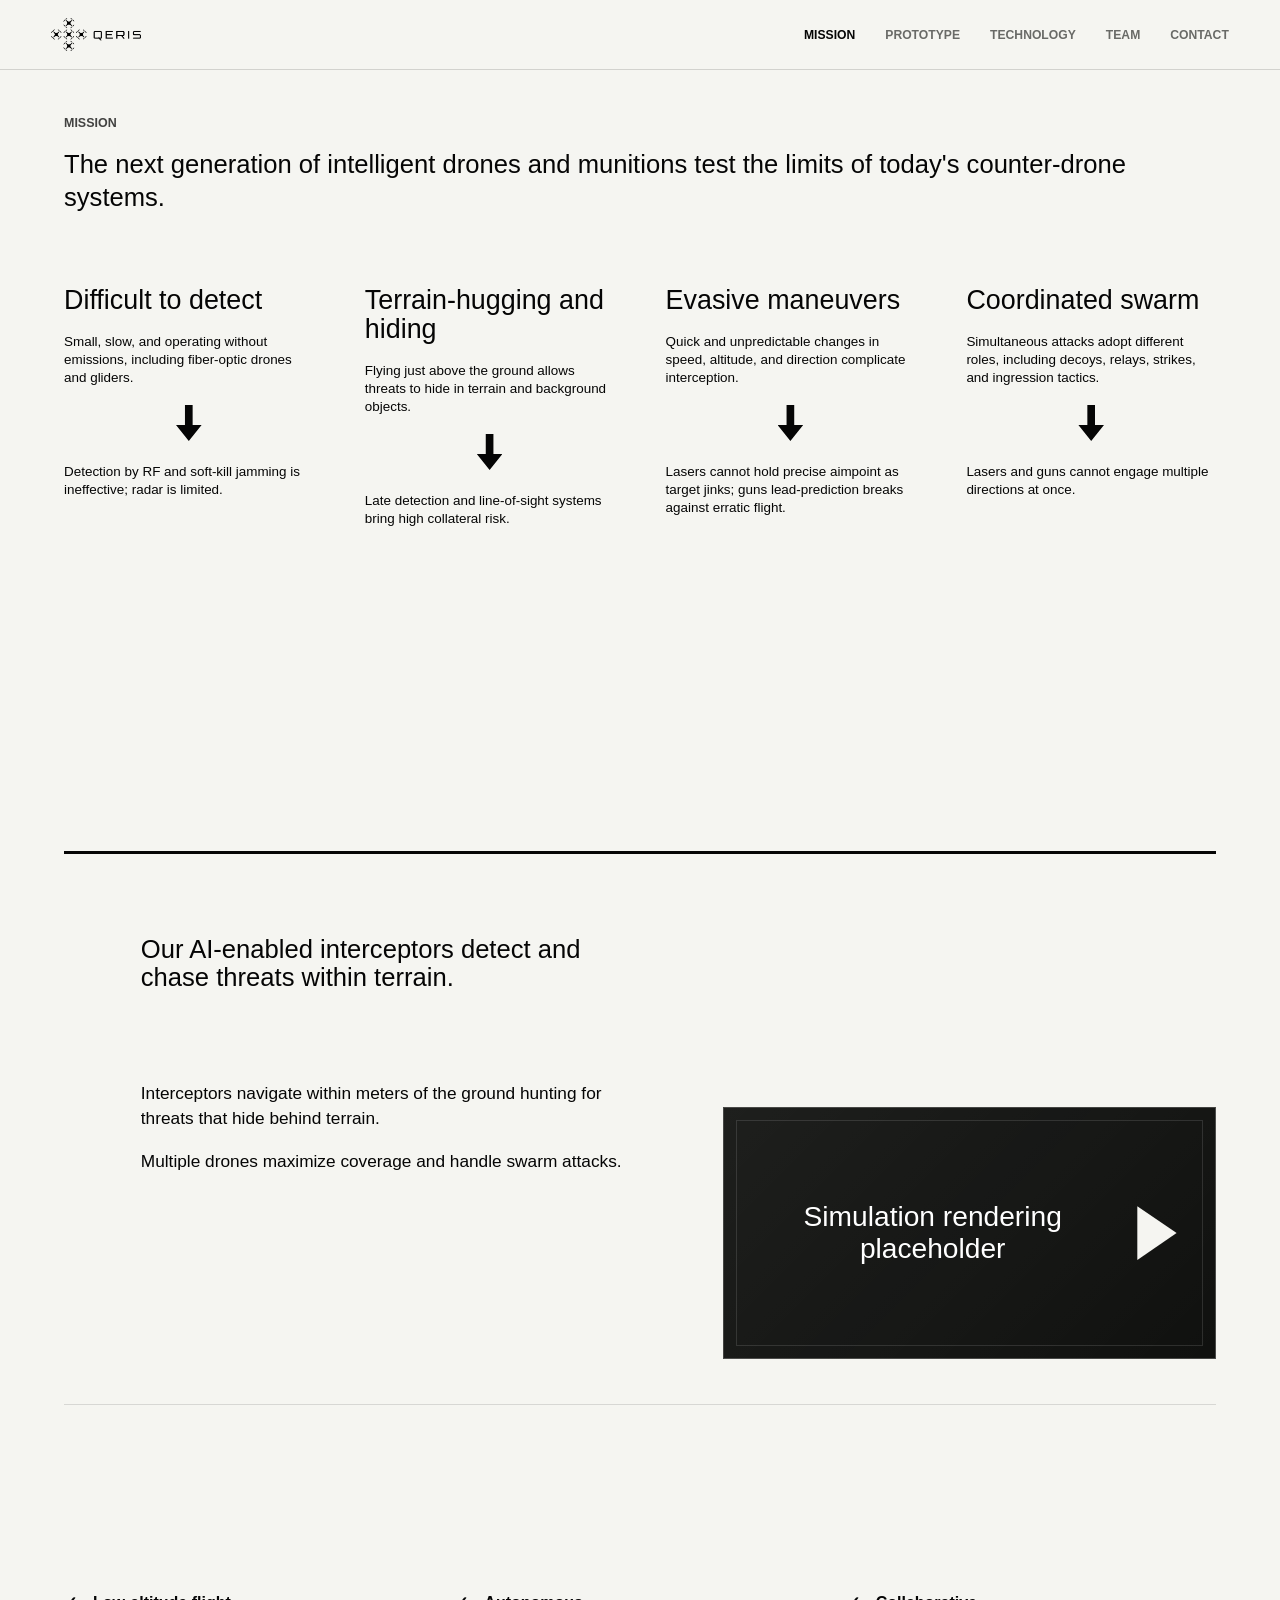
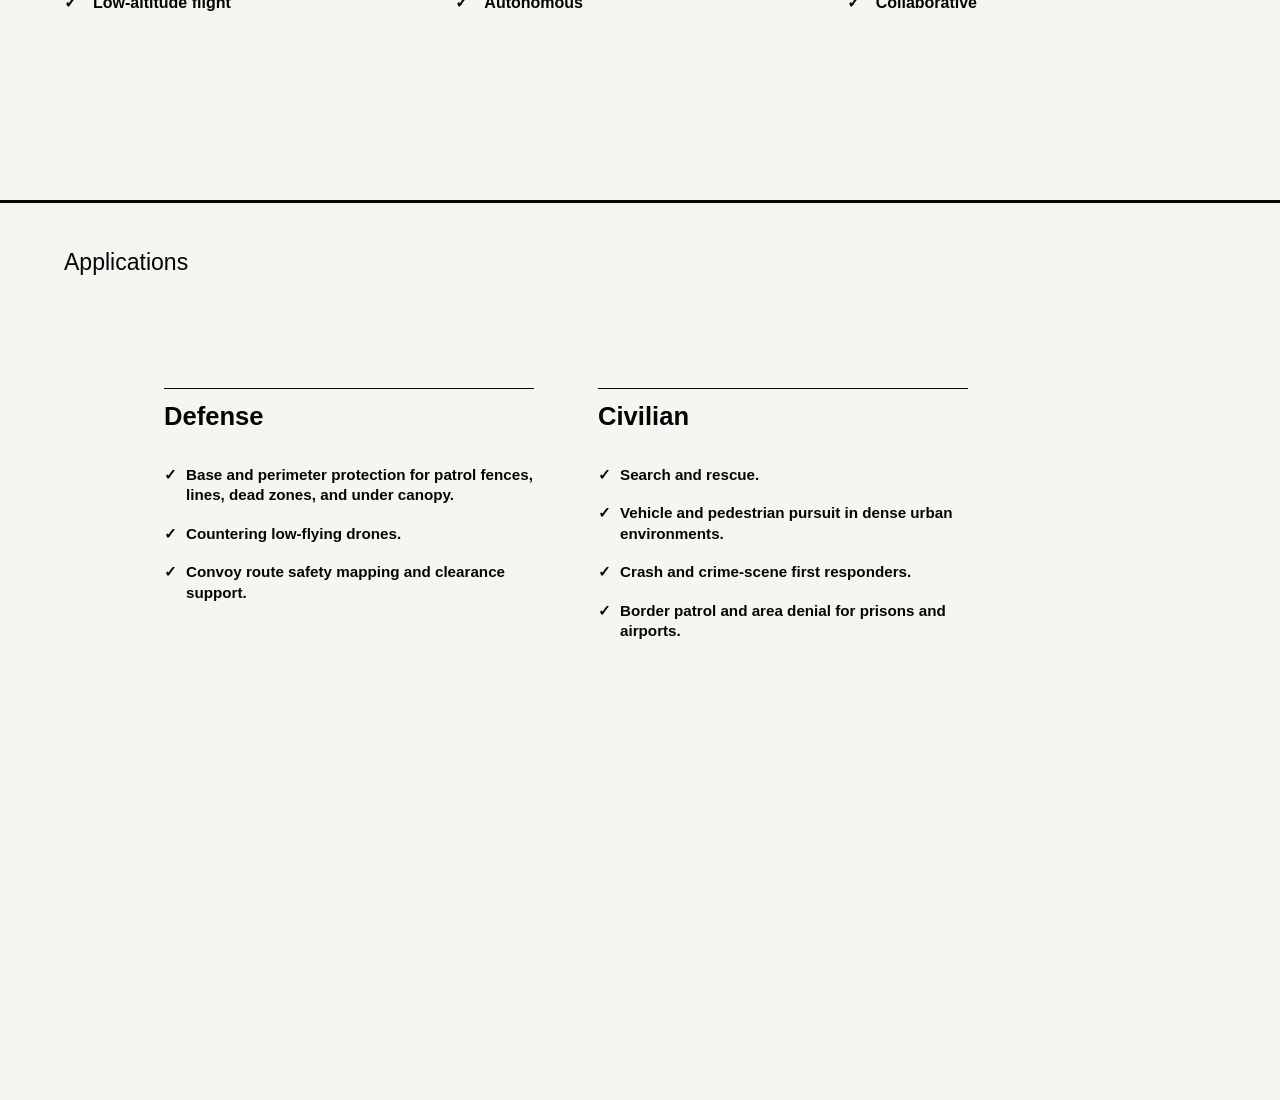
==== index.html @ a124174d "site up" ====
<!doctype html>
<html lang="en">
  <head>
    <meta charset="UTF-8" />
    <meta http-equiv="refresh" content="0; url=mission.html" />
    <meta name="viewport" content="width=device-width, initial-scale=1.0" />
    <title>QERIS | Mission</title>
    <link rel="canonical" href="mission.html" />
  </head>
  <body>
    <a href="mission.html">Mission</a>
  </body>
</html>
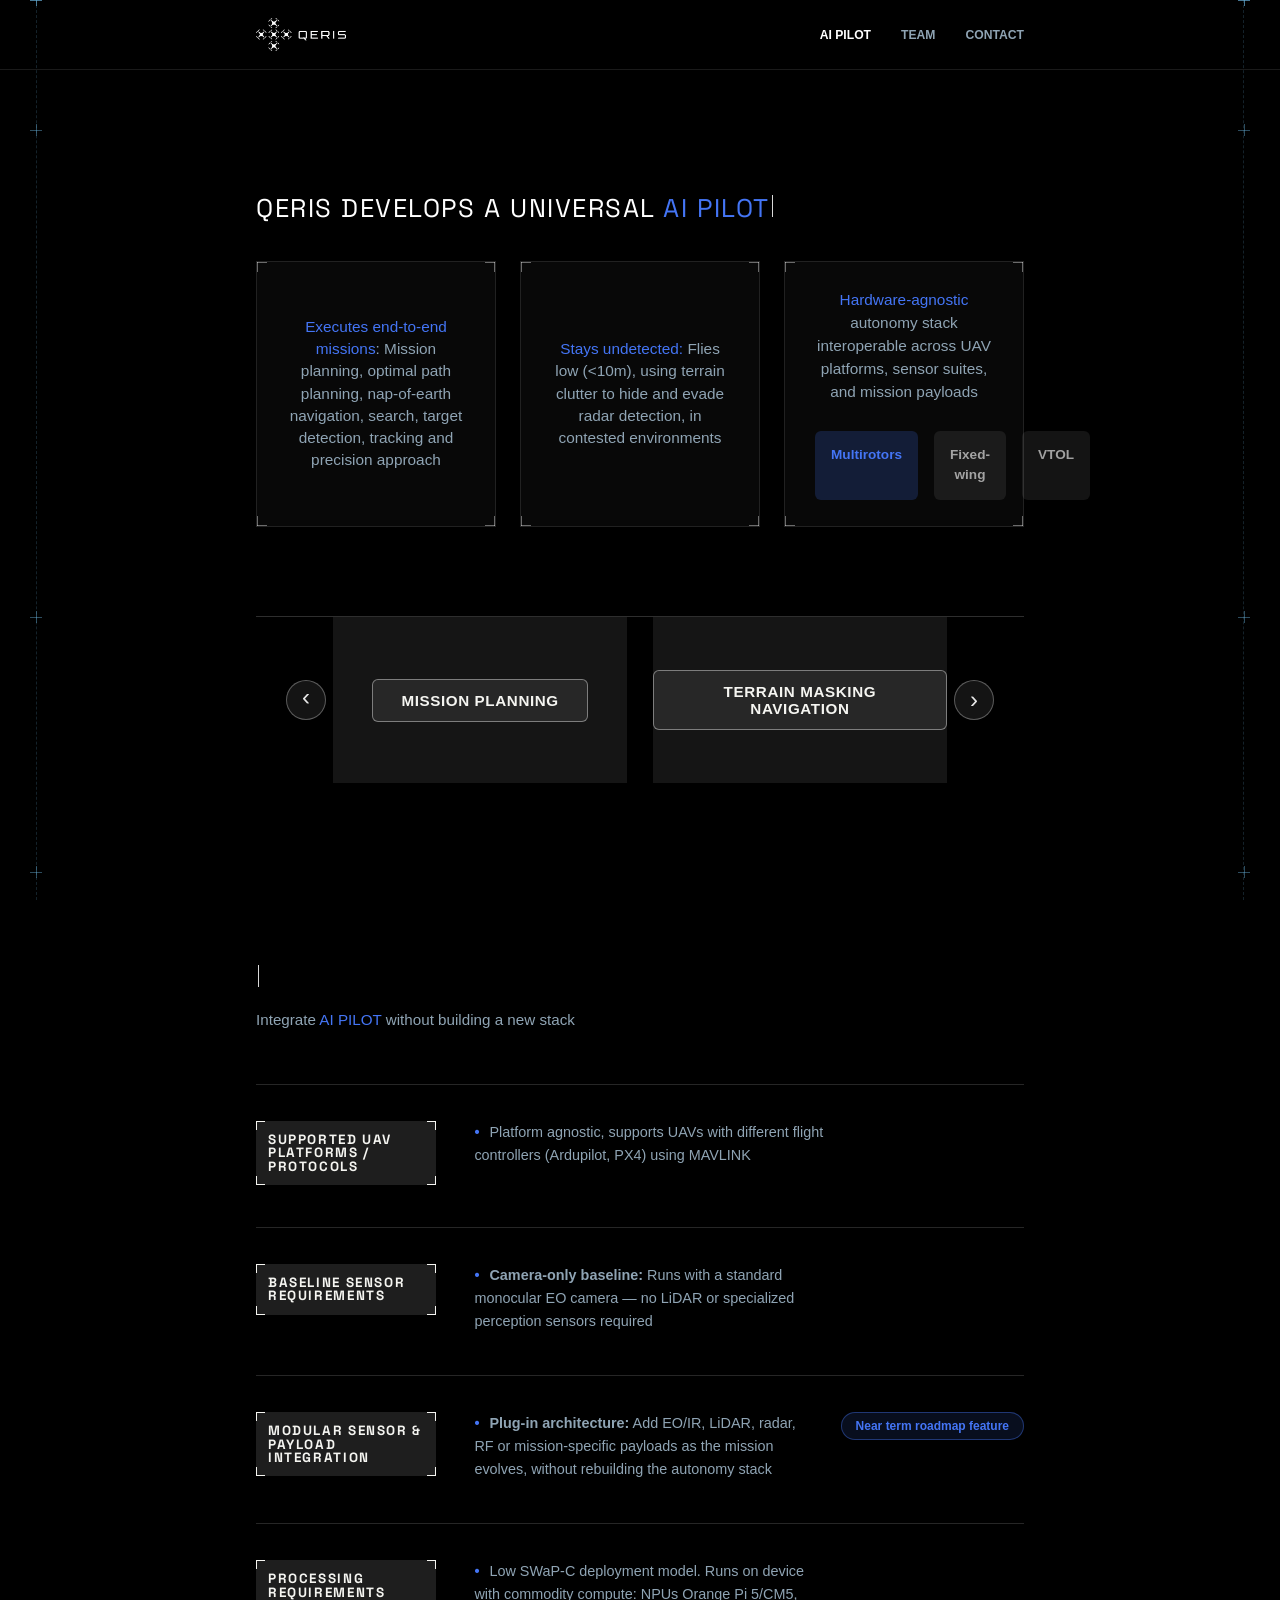
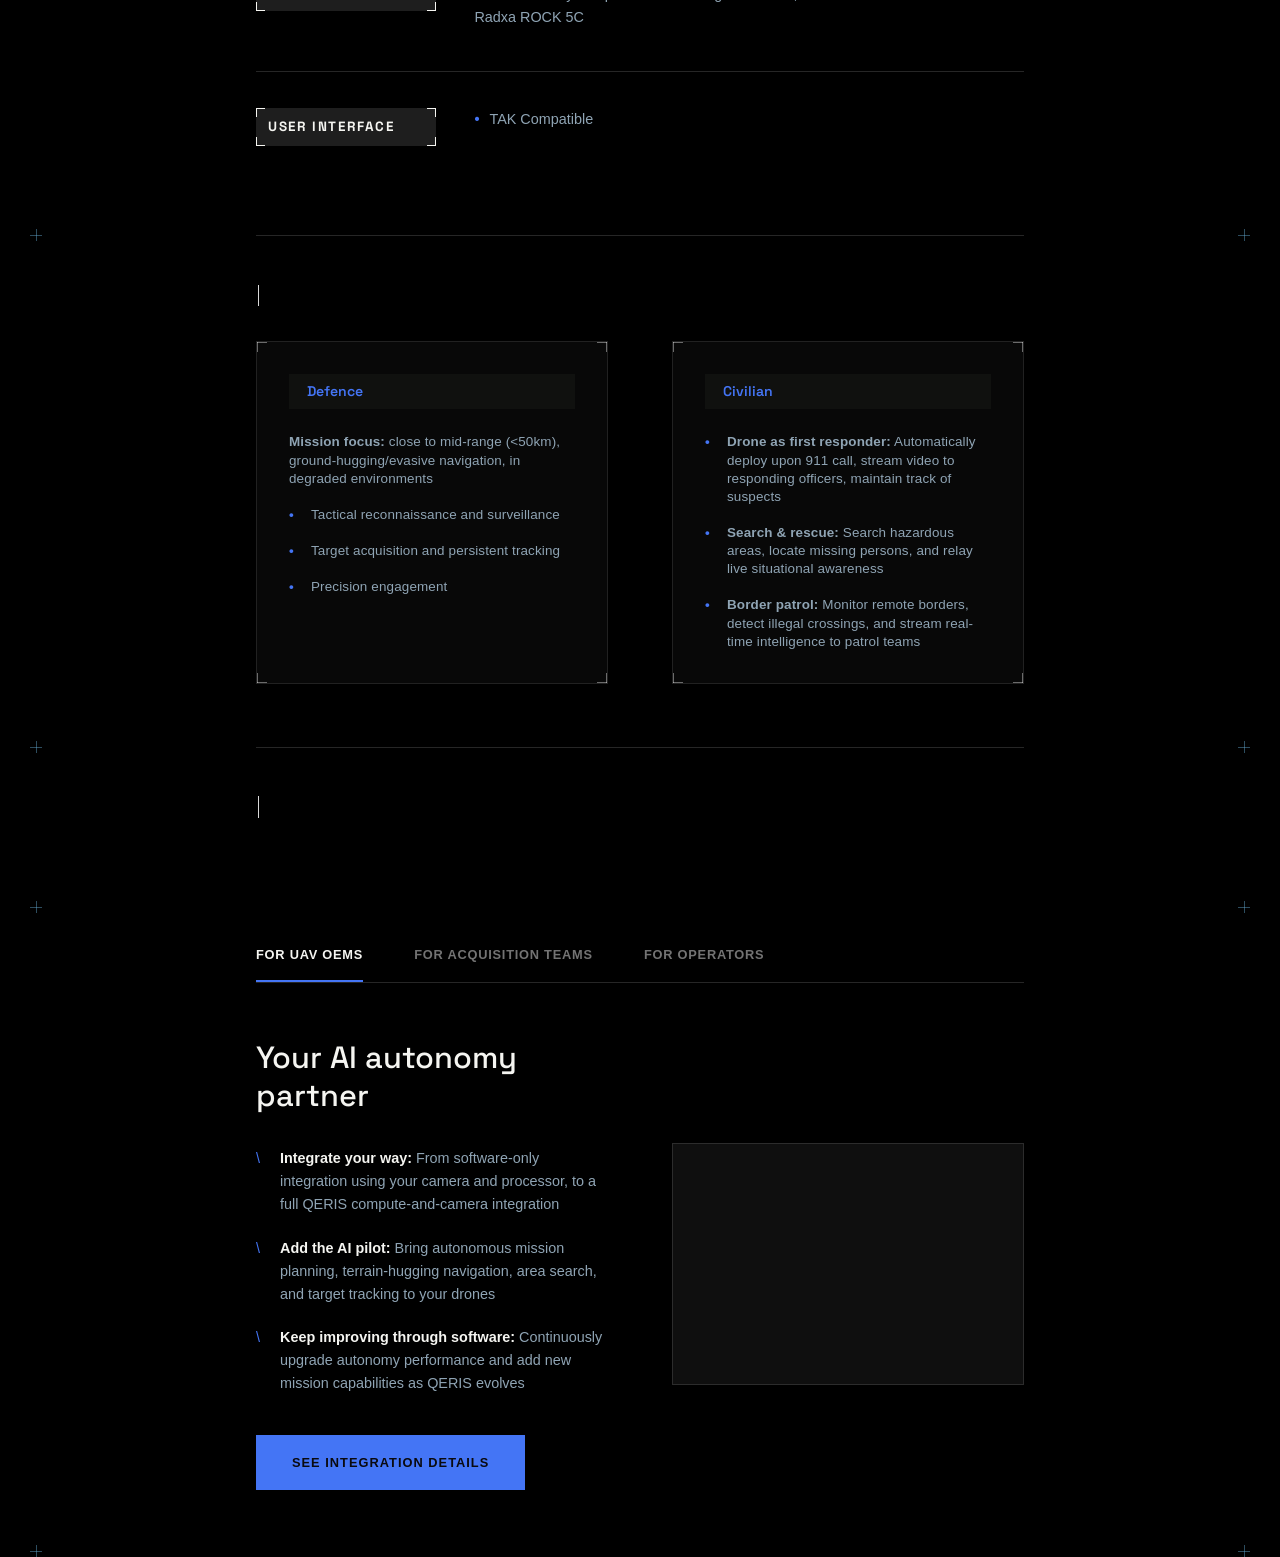
==== commit 152dc4d5: "commit" ====
--- a/index.html
+++ b/index.html
@@ -2,12 +2,12 @@
 <html lang="en">
   <head>
     <meta charset="UTF-8" />
-    <meta http-equiv="refresh" content="0; url=mission.html" />
+    <meta http-equiv="refresh" content="0; url=ai-pilot.html" />
     <meta name="viewport" content="width=device-width, initial-scale=1.0" />
-    <title>QERIS | Mission</title>
-    <link rel="canonical" href="mission.html" />
+    <title>QERIS | AI Pilot</title>
+    <link rel="canonical" href="ai-pilot.html" />
   </head>
   <body>
-    <a href="mission.html">Mission</a>
+    <a href="ai-pilot.html">AI Pilot</a>
   </body>
 </html>
